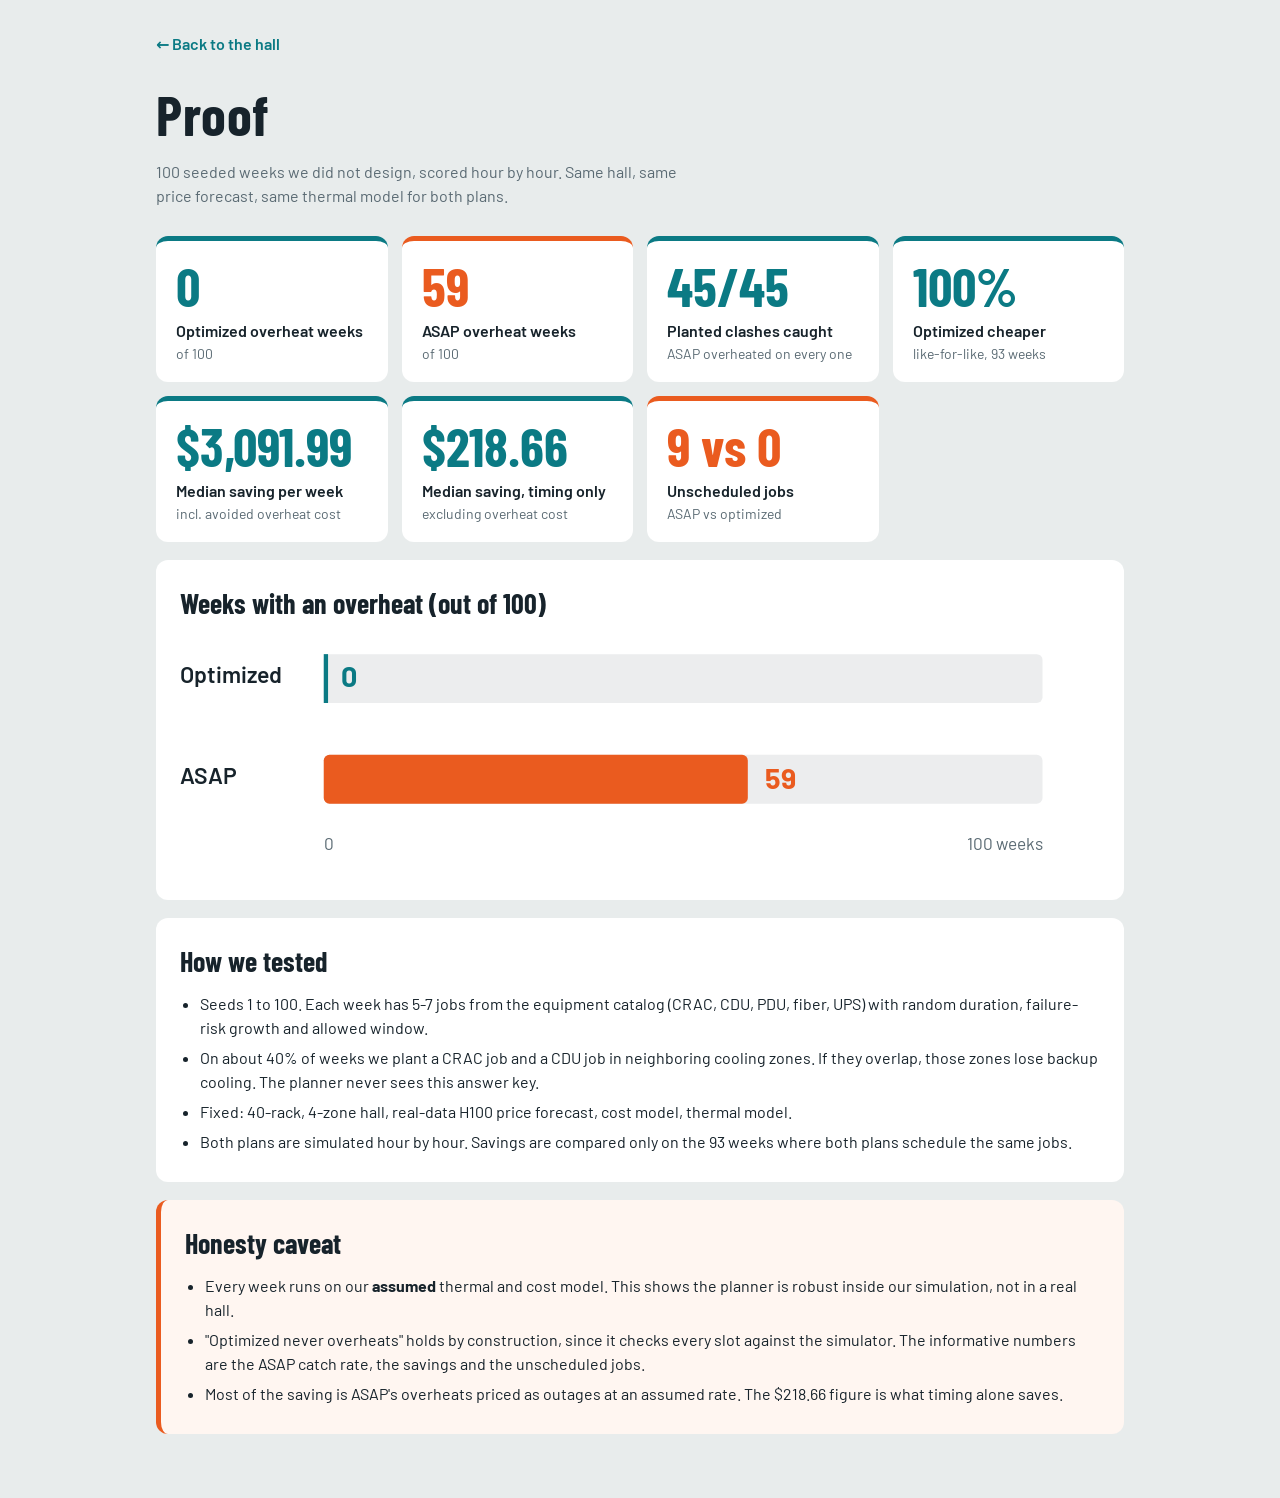
==== frontend/proof.html @ a3dbd0fa "Elix-style extras: audit chain, procurement policy, invoice reconciliation, forward curve, proof pag" ====
<!doctype html>
<html lang="en">
<head>
<meta charset="utf-8">
<meta name="viewport" content="width=device-width, initial-scale=1">
<title>Proof</title>
<link rel="preconnect" href="https://fonts.googleapis.com">
<link rel="preconnect" href="https://fonts.gstatic.com" crossorigin>
<link href="https://fonts.googleapis.com/css2?family=Barlow:wght@400;500;600;700&family=Barlow+Condensed:wght@600;700&display=swap" rel="stylesheet">
<style>
:root{--ink:#17232B;--ours:#0B7A84;--asap:#EA5B1F;--ground:#E8ECEC;--card:#fff;--muted:#5a6a73}
*{box-sizing:border-box}
body{margin:0;background:var(--ground);color:var(--ink);font-family:Barlow,system-ui,sans-serif;line-height:1.5}
.wrap{max-width:1000px;margin:0 auto;padding:32px 16px 64px}
a.back{color:var(--ours);font-weight:600;text-decoration:none}
a.back:hover{text-decoration:underline}
h1{font-family:"Barlow Condensed",Barlow,sans-serif;font-size:56px;margin:16px 0 4px;letter-spacing:.5px}
.sub{color:var(--muted);margin:0 0 28px;max-width:60ch}
.tiles{display:grid;grid-template-columns:repeat(auto-fit,minmax(210px,1fr));gap:14px}
.tile{background:var(--card);border-radius:12px;padding:18px 20px;border-top:5px solid var(--ours)}
.tile.o{border-top-color:var(--asap)}
.tile .n{font-family:"Barlow Condensed",Barlow,sans-serif;font-weight:700;font-size:54px;line-height:1;color:var(--ours)}
.tile.o .n{color:var(--asap)}
.tile .l{margin-top:6px;font-weight:600}
.tile .d{color:var(--muted);font-size:14px}
section{background:var(--card);border-radius:12px;padding:22px 24px;margin-top:18px}
h2{font-family:"Barlow Condensed",Barlow,sans-serif;font-size:28px;margin:0 0 10px}
svg{width:100%;height:auto;display:block}
svg text{font-family:Barlow,sans-serif}
ul{padding-left:20px;margin:0}li{margin:6px 0}
.caveat{border-left:5px solid var(--asap);background:#fff6f1}
</style>
</head>
<body>
<div class="wrap">
<a class="back" href="/">&larr; Back to the hall</a>
<h1>Proof</h1>
<p class="sub">100 seeded weeks we did not design, scored hour by hour. Same hall, same price forecast, same thermal model for both plans.</p>

<div class="tiles">
  <div class="tile"><div class="n">0</div><div class="l">Optimized overheat weeks</div><div class="d">of 100</div></div>
  <div class="tile o"><div class="n">59</div><div class="l">ASAP overheat weeks</div><div class="d">of 100</div></div>
  <div class="tile"><div class="n">45/45</div><div class="l">Planted clashes caught</div><div class="d">ASAP overheated on every one</div></div>
  <div class="tile"><div class="n">100%</div><div class="l">Optimized cheaper</div><div class="d">like-for-like, 93 weeks</div></div>
  <div class="tile"><div class="n">$3,091.99</div><div class="l">Median saving per week</div><div class="d">incl. avoided overheat cost</div></div>
  <div class="tile"><div class="n">$218.66</div><div class="l">Median saving, timing only</div><div class="d">excluding overheat cost</div></div>
  <div class="tile o"><div class="n">9 vs 0</div><div class="l">Unscheduled jobs</div><div class="d">ASAP vs optimized</div></div>
</div>

<section>
  <h2>Weeks with an overheat (out of 100)</h2>
  <svg viewBox="0 0 640 170" role="img" aria-label="Overheat weeks: optimized 0, ASAP 59 of 100">
    <text x="0" y="34" font-size="16" font-weight="600" fill="#17232B">Optimized</text>
    <text x="0" y="104" font-size="16" font-weight="600" fill="#17232B">ASAP</text>
    <rect x="100" y="14" width="500" height="34" rx="4" fill="#17232B" opacity=".08"/>
    <rect x="100" y="14" width="3" height="34" fill="#0B7A84"/>
    <text x="112" y="37" font-size="20" font-weight="700" fill="#0B7A84">0</text>
    <rect x="100" y="84" width="500" height="34" rx="4" fill="#17232B" opacity=".08"/>
    <rect x="100" y="84" width="295" height="34" rx="4" fill="#EA5B1F"/>
    <text x="407" y="108" font-size="20" font-weight="700" fill="#EA5B1F">59</text>
    <text x="100" y="150" font-size="12" fill="#5a6a73">0</text>
    <text x="600" y="150" font-size="12" fill="#5a6a73" text-anchor="end">100 weeks</text>
  </svg>
</section>

<section>
  <h2>How we tested</h2>
  <ul>
    <li>Seeds 1 to 100. Each week has 5-7 jobs from the equipment catalog (CRAC, CDU, PDU, fiber, UPS) with random duration, failure-risk growth and allowed window.</li>
    <li>On about 40% of weeks we plant a CRAC job and a CDU job in neighboring cooling zones. If they overlap, those zones lose backup cooling. The planner never sees this answer key.</li>
    <li>Fixed: 40-rack, 4-zone hall, real-data H100 price forecast, cost model, thermal model.</li>
    <li>Both plans are simulated hour by hour. Savings are compared only on the 93 weeks where both plans schedule the same jobs.</li>
  </ul>
</section>

<section class="caveat">
  <h2>Honesty caveat</h2>
  <ul>
    <li>Every week runs on our <b>assumed</b> thermal and cost model. This shows the planner is robust inside our simulation, not in a real hall.</li>
    <li>"Optimized never overheats" holds by construction, since it checks every slot against the simulator. The informative numbers are the ASAP catch rate, the savings and the unscheduled jobs.</li>
    <li>Most of the saving is ASAP's overheats priced as outages at an assumed rate. The $218.66 figure is what timing alone saves.</li>
  </ul>
</section>
</div>
</body>
</html>
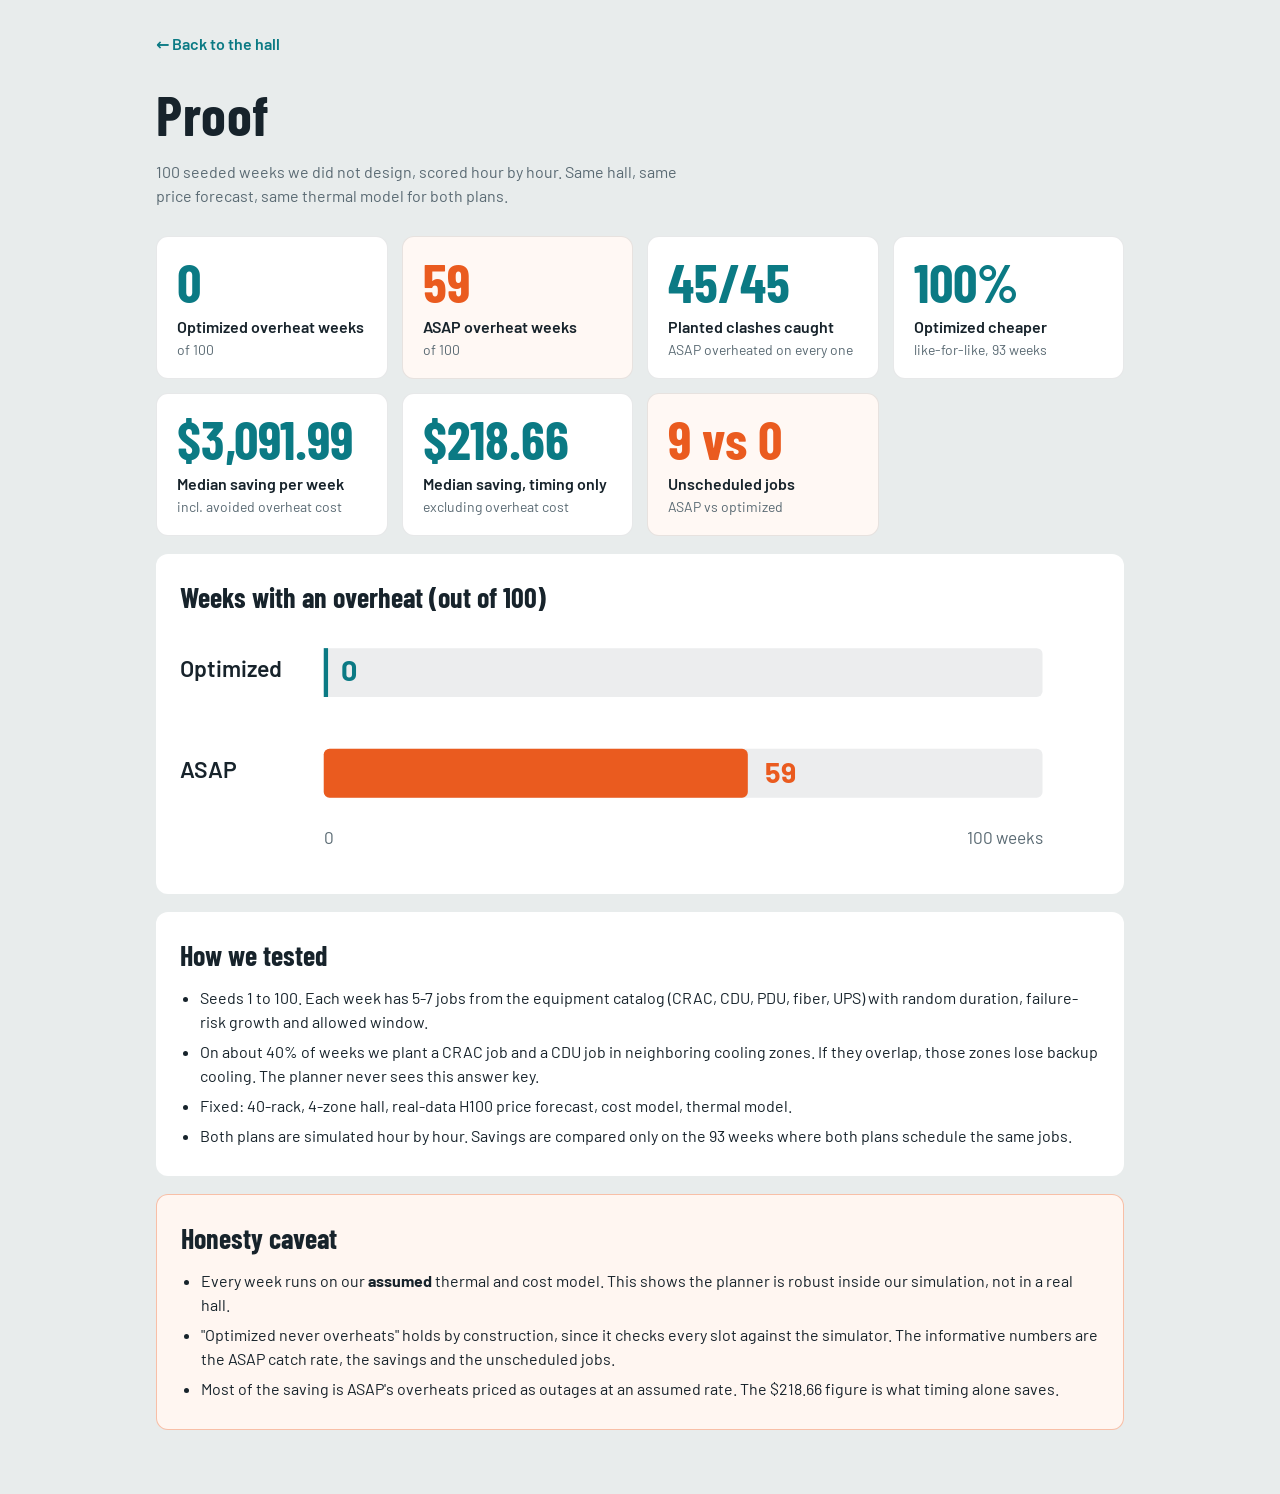
==== commit a4919866: "proof.html: drop accent stripes on tiles and caveat Co-Authored-By: Claude Opus 5.5 <noreply@anthrop" ====
--- a/frontend/proof.html
+++ b/frontend/proof.html
@@ -17,8 +17,8 @@
 h1{font-family:"Barlow Condensed",Barlow,sans-serif;font-size:56px;margin:16px 0 4px;letter-spacing:.5px}
 .sub{color:var(--muted);margin:0 0 28px;max-width:60ch}
 .tiles{display:grid;grid-template-columns:repeat(auto-fit,minmax(210px,1fr));gap:14px}
-.tile{background:var(--card);border-radius:12px;padding:18px 20px;border-top:5px solid var(--ours)}
-.tile.o{border-top-color:var(--asap)}
+.tile{background:var(--card);border-radius:12px;padding:18px 20px;border:1px solid rgba(23,35,43,.1)}
+.tile.o{background:#fff8f4}
 .tile .n{font-family:"Barlow Condensed",Barlow,sans-serif;font-weight:700;font-size:54px;line-height:1;color:var(--ours)}
 .tile.o .n{color:var(--asap)}
 .tile .l{margin-top:6px;font-weight:600}
@@ -28,7 +28,7 @@
 svg{width:100%;height:auto;display:block}
 svg text{font-family:Barlow,sans-serif}
 ul{padding-left:20px;margin:0}li{margin:6px 0}
-.caveat{border-left:5px solid var(--asap);background:#fff6f1}
+.caveat{border:1px solid rgba(234,91,31,.35);background:#fff6f1}
 </style>
 </head>
 <body>
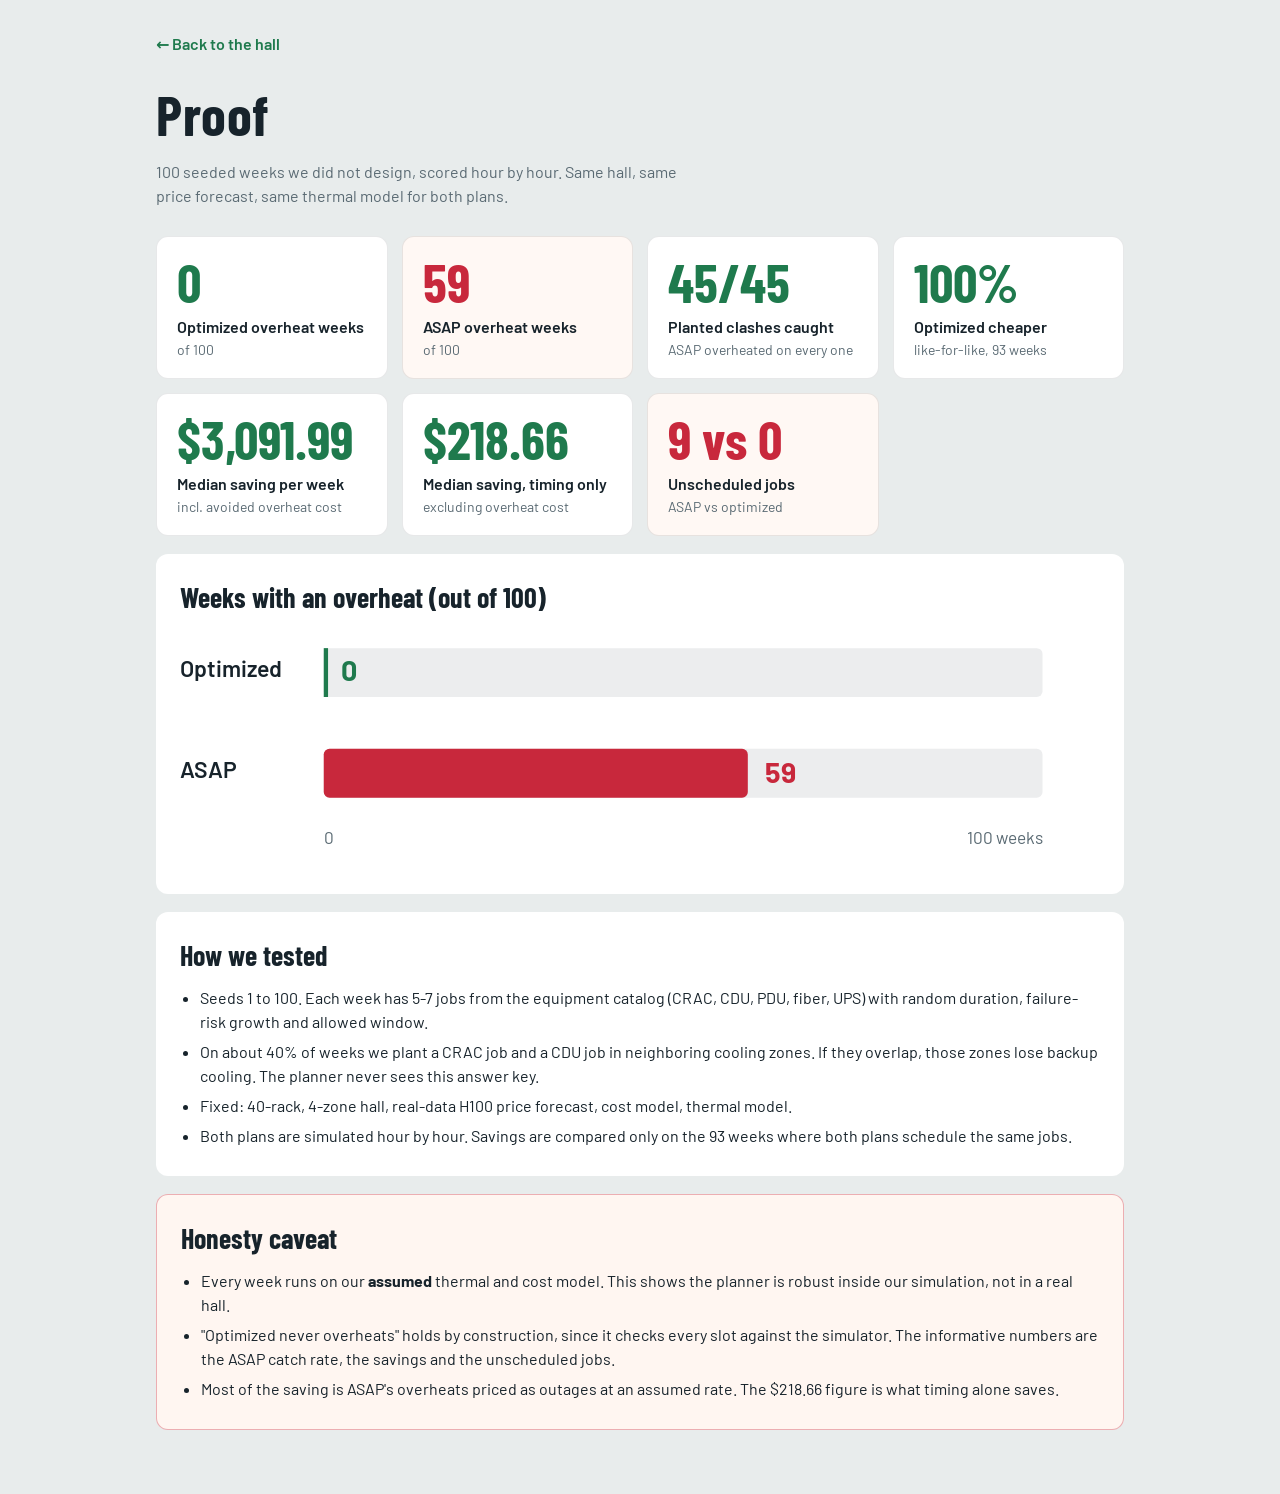
==== commit 5d952b91: "some ui changes bro" ====
--- a/frontend/proof.html
+++ b/frontend/proof.html
@@ -8,7 +8,7 @@
 <link rel="preconnect" href="https://fonts.gstatic.com" crossorigin>
 <link href="https://fonts.googleapis.com/css2?family=Barlow:wght@400;500;600;700&family=Barlow+Condensed:wght@600;700&display=swap" rel="stylesheet">
 <style>
-:root{--ink:#17232B;--ours:#0B7A84;--asap:#EA5B1F;--ground:#E8ECEC;--card:#fff;--muted:#5a6a73}
+:root{--ink:#17232B;--ours:#1F7A4D;--asap:#C8283C;--ground:#E8ECEC;--card:#fff;--muted:#5a6a73}
 *{box-sizing:border-box}
 body{margin:0;background:var(--ground);color:var(--ink);font-family:Barlow,system-ui,sans-serif;line-height:1.5}
 .wrap{max-width:1000px;margin:0 auto;padding:32px 16px 64px}
@@ -28,7 +28,7 @@
 svg{width:100%;height:auto;display:block}
 svg text{font-family:Barlow,sans-serif}
 ul{padding-left:20px;margin:0}li{margin:6px 0}
-.caveat{border:1px solid rgba(234,91,31,.35);background:#fff6f1}
+.caveat{border:1px solid rgba(200,40,60,.35);background:#fff6f1}
 </style>
 </head>
 <body>
@@ -53,11 +53,11 @@
     <text x="0" y="34" font-size="16" font-weight="600" fill="#17232B">Optimized</text>
     <text x="0" y="104" font-size="16" font-weight="600" fill="#17232B">ASAP</text>
     <rect x="100" y="14" width="500" height="34" rx="4" fill="#17232B" opacity=".08"/>
-    <rect x="100" y="14" width="3" height="34" fill="#0B7A84"/>
-    <text x="112" y="37" font-size="20" font-weight="700" fill="#0B7A84">0</text>
+    <rect x="100" y="14" width="3" height="34" fill="#1F7A4D"/>
+    <text x="112" y="37" font-size="20" font-weight="700" fill="#1F7A4D">0</text>
     <rect x="100" y="84" width="500" height="34" rx="4" fill="#17232B" opacity=".08"/>
-    <rect x="100" y="84" width="295" height="34" rx="4" fill="#EA5B1F"/>
-    <text x="407" y="108" font-size="20" font-weight="700" fill="#EA5B1F">59</text>
+    <rect x="100" y="84" width="295" height="34" rx="4" fill="#C8283C"/>
+    <text x="407" y="108" font-size="20" font-weight="700" fill="#C8283C">59</text>
     <text x="100" y="150" font-size="12" fill="#5a6a73">0</text>
     <text x="600" y="150" font-size="12" fill="#5a6a73" text-anchor="end">100 weeks</text>
   </svg>
